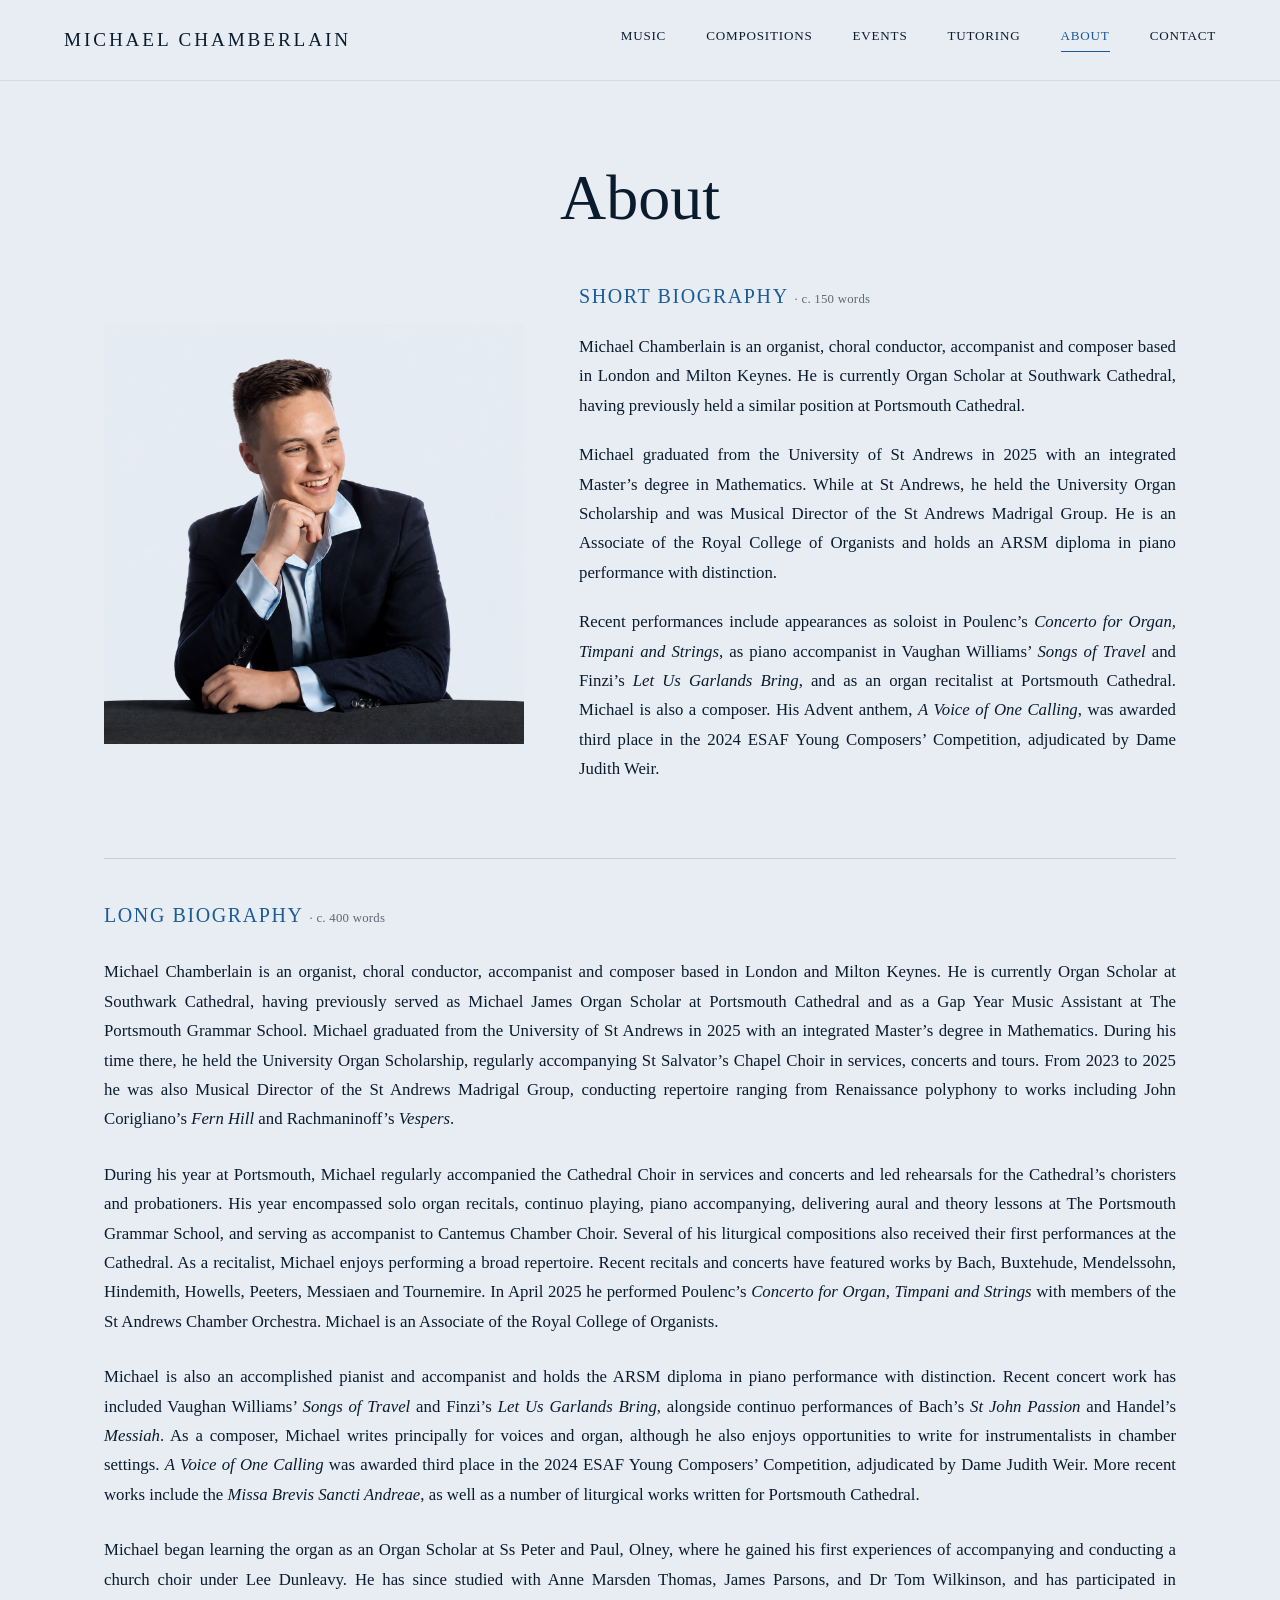
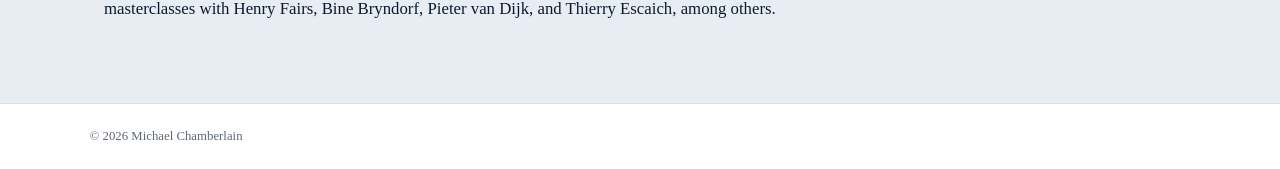
==== about.html @ 6a1adea9 "Initial website" ====
<!DOCTYPE html>
<html lang="en">

<head>
    <meta charset="UTF-8">
    <meta name="viewport" content="width=device-width, initial-scale=1.0">

    <title>About | Michael Chamberlain</title>

    <link rel="stylesheet" href="style.css">
</head>

<body>

    <header class="site-header">

        <a class="site-name" href="index.html">
            Michael Chamberlain
        </a>

        <nav>
            <a href="music.html">Music</a>
            <a href="compositions.html">Compositions</a>
            <a href="events.html">Events</a>
            <a href="tutoring.html">Tutoring</a>
            <a class="active" href="about.html">About</a>
            <a href="contact.html">Contact</a>
        </nav>

    </header>


    <main class="page-content about-section">

        <h1 class="page-title">About</h1>


<!-- =================================
     SHORT BIOGRAPHY
     ================================= -->

<section class="short-biography">

    <div class="about-intro">

        <div class="about-image">
            <img
                src="images/bio-photo.png"
                alt="Michael Chamberlain"
            >
        </div>

        <div class="about-intro-text">

            <h2 class="bio-label">
                Short Biography <span>· c. 150 words</span>
            </h2>

            <p>
                Michael Chamberlain is an organist, choral conductor,
                accompanist and composer based in London and Milton Keynes.
                He is currently Organ Scholar at Southwark Cathedral,
                having previously held a similar position at Portsmouth
                Cathedral.
            </p>

            <p>
                Michael graduated from the University of St Andrews in
                2025 with an integrated Master’s degree in Mathematics.
                While at St Andrews, he held the University Organ
                Scholarship and was Musical Director of the St Andrews
                Madrigal Group. He is an Associate of the Royal College
                of Organists and holds an ARSM diploma in piano
                performance with distinction.
            </p>

            <p>
                Recent performances include appearances as soloist in
                Poulenc’s
                <em>Concerto for Organ, Timpani and Strings</em>, as
                piano accompanist in Vaughan Williams’
                <em>Songs of Travel</em> and Finzi’s
                <em>Let Us Garlands Bring</em>, and as an organ
                recitalist at Portsmouth Cathedral. Michael is also a
                composer. His Advent anthem,
                <em>A Voice of One Calling</em>, was awarded third place
                in the 2024 ESAF Young Composers’ Competition,
                adjudicated by Dame Judith Weir.
            </p>

        </div>

    </div>

</section>


        <!-- =================================
             LONG BIOGRAPHY
             ================================= -->

        <section class="long-biography">

            <h2 class="bio-label">
                Long Biography <span>· c. 400 words</span>
            </h2>

            <div class="about-body">

                <p>
                    Michael Chamberlain is an organist, choral conductor,
                    accompanist and composer based in London and Milton Keynes.
                    He is currently Organ Scholar at Southwark Cathedral, having
                    previously served as Michael James Organ Scholar at
                    Portsmouth Cathedral and as a Gap Year Music Assistant at
                    The Portsmouth Grammar School. Michael graduated from the
                    University of St Andrews in 2025 with an integrated
                    Master’s degree in Mathematics. During his time there, he
                    held the University Organ Scholarship, regularly
                    accompanying St Salvator’s Chapel Choir in services,
                    concerts and tours. From 2023 to 2025 he was also Musical
                    Director of the St Andrews Madrigal Group, conducting
                    repertoire ranging from Renaissance polyphony to works
                    including John Corigliano’s <em>Fern Hill</em> and
                    Rachmaninoff’s <em>Vespers</em>.
                </p>

                <p>
                    During his year at Portsmouth, Michael regularly accompanied
                    the Cathedral Choir in services and concerts and led
                    rehearsals for the Cathedral’s choristers and probationers.
                    His year encompassed solo organ recitals, continuo playing,
                    piano accompanying, delivering aural and theory lessons at
                    The Portsmouth Grammar School, and serving as accompanist to
                    Cantemus Chamber Choir. Several of his liturgical
                    compositions also received their first performances at the
                    Cathedral. As a recitalist, Michael enjoys performing a
                    broad repertoire. Recent recitals and concerts have featured
                    works by Bach, Buxtehude, Mendelssohn, Hindemith, Howells,
                    Peeters, Messiaen and Tournemire. In April 2025 he performed
                    Poulenc’s
                    <em>Concerto for Organ, Timpani and Strings</em> with
                    members of the St Andrews Chamber Orchestra. Michael is an
                    Associate of the Royal College of Organists.
                </p>

                <p>
                    Michael is also an accomplished pianist and accompanist and
                    holds the ARSM diploma in piano performance with
                    distinction. Recent concert work has included Vaughan
                    Williams’ <em>Songs of Travel</em> and Finzi’s
                    <em>Let Us Garlands Bring</em>, alongside continuo
                    performances of Bach’s <em>St John Passion</em> and
                    Handel’s <em>Messiah</em>. As a composer, Michael writes
                    principally for voices and organ, although he also enjoys
                    opportunities to write for instrumentalists in chamber
                    settings. <em>A Voice of One Calling</em> was awarded third
                    place in the 2024 ESAF Young Composers’ Competition,
                    adjudicated by Dame Judith Weir. More recent works include
                    the <em>Missa Brevis Sancti Andreae</em>, as well as a
                    number of liturgical works written for Portsmouth
                    Cathedral.
                </p>

                <p>
                    Michael began learning the organ as an Organ Scholar at
                    Ss Peter and Paul, Olney, where he gained his first
                    experiences of accompanying and conducting a church choir
                    under Lee Dunleavy. He has since studied with Anne Marsden
                    Thomas, James Parsons, and Dr Tom Wilkinson, and has
                    participated in masterclasses with Henry Fairs, Bine
                    Bryndorf, Pieter van Dijk, and Thierry Escaich, among
                    others.
                </p>

            </div>

        </section>

    </main>


    <footer>
        © 2026 Michael Chamberlain
    </footer>

</body>

</html>
---- style.css ----
:root {
    --background: #e7edf3;
    --text: #0b1b2e;
    --accent: #1d5b96;
    --white: #ffffff;
    --muted: #5d6874;
}

* {
    box-sizing: border-box;
}

html {
    scroll-behavior: smooth;
}

body {
    margin: 0;
    font-family: Georgia, "Times New Roman", serif;
    background: var(--background);
    color: var(--text);
}

img {
    max-width: 100%;
}


/* =================================
   HEADER
   ================================= */

.site-header {
    display: flex;
    justify-content: space-between;
    align-items: center;
    padding: 28px 5%;
    border-bottom: 1px solid rgba(0, 0, 0, 0.08);
}

.site-name {
    color: var(--text);
    text-decoration: none;
    text-transform: uppercase;
    letter-spacing: 0.15em;
    font-size: 1.2rem;
}

nav {
    display: flex;
    gap: 2.5rem;
}

nav a {
    color: var(--text);
    text-decoration: none;
    text-transform: uppercase;
    letter-spacing: 0.06em;
    font-size: 0.82rem;
}

nav a:hover,
nav a.active {
    color: var(--accent);
}

nav a.active {
    border-bottom: 1px solid var(--accent);
    padding-bottom: 7px;
}


/* =================================
   GLOBAL TYPOGRAPHY
   ================================= */

h1,
h2,
h3,
p {
    font-family: Georgia, "Times New Roman", serif;
}

.button {
    display: inline-block;
    align-self: flex-start;
    color: var(--accent);
    text-decoration: none;
    text-transform: uppercase;
    letter-spacing: 0.06em;
    border: 1px solid var(--accent);
    padding: 14px 20px;
    font-size: 0.85rem;
}

.button:hover {
    color: white;
    background: var(--accent);
}


/* =================================
   HOMEPAGE
   ================================= */

.hero {
    min-height: 650px;
    display: grid;
    grid-template-columns: 1fr 1fr;
    align-items: stretch;
}

.hero-text {
    padding: 90px 7%;
    display: flex;
    flex-direction: column;
    justify-content: center;
}

.hero-text h1 {
    margin: 0;
    font-size: clamp(4rem, 7vw, 7rem);
    font-weight: normal;
    line-height: 0.9;
    letter-spacing: -0.03em;
}

.accent-line {
    width: 76px;
    height: 3px;
    background: var(--accent);
    margin: 34px 0;
}

.roles {
    font-size: 1.2rem;
    letter-spacing: 0.02em;
    margin: 0 0 24px;
}

.roles span {
    color: var(--accent);
    margin: 0 0.45rem;
}

.intro {
    max-width: 520px;
    font-size: 1.05rem;
    line-height: 1.65;
    color: var(--muted);
    margin-bottom: 35px;
}

.hero-image {
    overflow: hidden;
    display: flex;
    align-items: flex-end;
    justify-content: center;
    padding: 30px 4% 0;
}

.hero-image img {
    width: 100%;
    max-width: 720px;
    height: auto;
    display: block;

    transform: translateY(-40px);
    margin-bottom: -40px;
}


/* HOMEPAGE EVENTS */

.events-preview {
    background: var(--white);
    padding: 55px 7% 70px;
}

.events-heading {
    display: flex;
    justify-content: space-between;
    align-items: flex-start;
    margin-bottom: 38px;
}

.events-heading h2 {
    margin: 0;
    font-weight: normal;
    text-transform: uppercase;
    letter-spacing: 0.07em;
}

.small-line {
    width: 52px;
    height: 2px;
    background: var(--accent);
    margin-top: 18px;
}

.events-heading a,
.event-link {
    color: var(--accent);
    text-decoration: none;
    text-transform: uppercase;
    letter-spacing: 0.08em;
    font-size: 0.85rem;
}

.event {
    display: grid;
    grid-template-columns: 120px 1.6fr 1fr auto;
    align-items: center;
    gap: 40px;
}

.event-date {
    display: flex;
    flex-direction: column;
    text-transform: uppercase;
    letter-spacing: 0.08em;
}

.day {
    color: var(--accent);
    font-size: 2.5rem;
    line-height: 1;
}

.event-title h3 {
    font-weight: normal;
    font-size: 1.5rem;
    margin: 0 0 4px;
}

.event-title p,
.event-details p {
    margin: 3px 0;
}

.event-title p {
    color: var(--accent);
    font-style: italic;
}


/* =================================
   GENERAL INTERNAL PAGES
   ================================= */

.page-content {
    min-height: 75vh;
    max-width: 1050px;
    margin: 0 auto;
    padding: 80px 5%;
}

.page-title {
    font-size: 4rem;
    font-weight: normal;
    margin: 0 0 30px;
}

.page-intro {
    max-width: 700px;
    font-size: 1.35rem;
    line-height: 1.6;
}


/* =================================
   MUSIC PAGE
   ================================= */

.music-page {
    max-width: 1050px;
    margin: 0 auto;
    padding: 55px 40px 90px;
}

.music-heading {
    text-align: center;
    margin-bottom: 32px;
}

.music-heading h1 {
    font-size: 4.8rem;
    font-weight: normal;
    line-height: 1;
    margin: 0 0 18px;
}

.music-subtitle {
    margin: 0;
    text-transform: uppercase;
    letter-spacing: 0.18em;
    font-size: 0.78rem;
}

.music-subtitle span {
    color: var(--accent);
    margin: 0 0.45rem;
}


/* MAIN CONDUCTING PHOTO */

.music-hero-image {
    width: 900px;
    max-width: 100%;
    margin: 0 auto 40px;
    overflow: hidden;
    border-radius: 5px;
}

.music-hero-image img {
    display: block;
    width: 100%;
    height: auto;
    clip-path: inset(0 0 35% 0);
    margin-bottom: -23.33%;
}


/* BIOGRAPHY */

.music-biography {
    max-width: 900px;
    margin: 0 auto 70px;
}

.music-biography p {
    font-size: 1.05rem;
    line-height: 1.75;
    margin: 0 0 20px;
    text-align: justify;
}


/* ORGAN / CONDUCTING */

.music-feature {
    display: grid;
    grid-template-columns: 360px 1fr;
    gap: 60px;
    align-items: center;
    padding: 60px 0;
    border-top: 1px solid rgba(11, 27, 46, 0.15);
}

.feature-image {
    overflow: hidden;
    border-radius: 5px;
}

.feature-image img {
    display: block;
    width: 100%;
    height: auto;
}

.portrait-image {
    width: 360px;
    max-width: 100%;
}

.feature-text {
    max-width: 520px;
}

.feature-text h2,
.accompanying-section h2,
.music-link-card h2 {
    font-weight: normal;
    margin: 0;
}

.feature-text h2,
.accompanying-section h2 {
    font-size: 2.2rem;
}

.feature-text p,
.accompanying-section p {
    font-size: 1rem;
    line-height: 1.75;
    text-align: justify;
}

.section-line {
    width: 40px;
    height: 2px;
    background: var(--accent);
    margin: 14px 0 22px;
}

.text-link {
    display: inline-block;
    margin-top: 10px;
    color: var(--text);
    text-decoration: none;
    font-weight: bold;
    font-size: 0.9rem;
}

.text-link:hover {
    color: var(--accent);
}


/* CONDUCTING */

.conducting-section {
    grid-template-columns: 1fr 430px;
}

.conducting-section .feature-text {
    max-width: 470px;
}

.conducting-section .landscape-image {
    width: 430px;
    max-width: 100%;
}

.landscape-image img {
    width: 100%;
    height: auto;
    display: block;
}


/* ACCOMPANYING */

.accompanying-section {
    max-width: 900px;
    margin: 0 auto;
    padding: 60px 0;
    border-top: 1px solid rgba(11, 27, 46, 0.15);
}


/* MUSIC LINKS */

.music-links {
    display: flex;
    justify-content: center;

    padding-top: 45px;
    border-top: 1px solid rgba(11, 27, 46, 0.15);
}

.music-link-card {
    width: 100%;
    max-width: 520px;

    border: 1px solid rgba(11, 27, 46, 0.18);
    border-radius: 5px;
    padding: 30px;

    text-align: center;
}

.music-link-card h2 {
    font-size: 1.6rem;
    font-weight: normal;
    margin: 0;
}

.music-link-card p {
    font-size: 0.95rem;
    line-height: 1.6;
    color: var(--muted);
    margin: 15px 0 22px;
}


/* =================================
   COMPOSITIONS PAGE
   ================================= */

.compositions-page {
    max-width: 1180px;
    margin: 0 auto;
    padding: 60px 40px 100px;
}

.compositions-heading {
    text-align: center;
    margin-bottom: 65px;
}

.compositions-heading h1 {
    font-size: 4.8rem;
    font-weight: normal;
    line-height: 1;
    margin: 0 0 20px;
}

.compositions-heading p {
    max-width: 680px;
    margin: 28px auto 0;
    font-size: 1.08rem;
    line-height: 1.8;
    text-align: left;
}

.landscape-frontispiece {
    max-width: 95%;
    max-height: 78%;
}


/* SECTION HEADING */

.section-heading {
    margin-bottom: 32px;
}

.section-heading h2 {
    font-size: 2rem;
    font-weight: normal;
    text-transform: uppercase;
    letter-spacing: 0.06em;
    margin: 0;
}

.section-heading p {
    font-size: 1rem;
    margin: 14px 0 0;
}


/* =================================
   HIGHLIGHTED COMPOSITIONS
   ================================= */

.highlighted-compositions {
    margin-bottom: 90px;
}

.highlight-grid {
    display: grid;
    grid-template-columns: repeat(3, minmax(0, 1fr));
    gap: 30px;
}

.highlight-card {
    display: flex;
    flex-direction: column;
    min-width: 0;

    background: rgba(255, 255, 255, 0.38);
    border: 1px solid rgba(11, 27, 46, 0.14);
    border-radius: 5px;
    overflow: hidden;
}


/* FIXED FRONTISPIECE FRAME */

.highlight-image-link {
    height: 360px;
    width: 100%;

    display: flex;
    align-items: center;
    justify-content: center;

    padding: 16px;

    background: white;
    border-bottom: 1px solid rgba(11, 27, 46, 0.12);
}

.highlight-image-link img {
    display: block;

    width: auto;
    height: auto;

    max-width: 100%;
    max-height: 100%;

    object-fit: contain;
}


/* CARD TEXT */

.highlight-info {
    flex: 1;

    display: flex;
    flex-direction: column;

    padding: 20px 22px 24px;
}

.highlight-info h3 {
    font-size: 1.3rem;
    font-weight: normal;
    line-height: 1.22;
    margin: 0 0 8px;
}

.highlight-info h3 a {
    color: var(--text);
    text-decoration: none;
}

.highlight-info h3 a:hover {
    color: var(--accent);
}

.small-title {
    display: block;
    margin-top: 4px;
    font-size: 1rem;
    font-style: italic;
}

.highlight-duration {
    color: var(--accent);
    font-size: 1rem;
    margin: 0 0 12px;
}

.highlight-forces {
    font-size: 0.9rem;
    line-height: 1.5;
    margin: 0 0 18px;
}

.highlight-movements {
    margin: 0 0 18px;
    padding-left: 1.25rem;
    font-size: 0.85rem;
    line-height: 1.45;
}

.highlight-link {
    margin-top: auto;
    color: var(--accent);
    text-decoration: none;
    font-size: 0.9rem;
}

.highlight-link:hover {
    text-decoration: underline;
}


/* =================================
   COMPLETE CATALOGUE
   ================================= */

.catalogue-section {
    padding-top: 10px;
}

.catalogue-list {
    width: 100%;
    border-top: 1px solid rgba(11, 27, 46, 0.25);
}

.catalogue-entry {
    display: block;
    width: 100%;

    padding: 24px 0;

    border-bottom: 1px solid rgba(11, 27, 46, 0.12);
}


/* TITLE */

.catalogue-main {
    width: 100%;
}

.catalogue-main h3 {
    margin: 0 0 8px;

    font-family: Georgia, "Times New Roman", serif;
    font-size: 1.25rem;
    font-weight: normal;
    line-height: 1.35;
}

.catalogue-main h3 a {
    color: var(--text);
    text-decoration: none;
}

.catalogue-main h3 a:hover {
    color: var(--accent);
}

/* FREE SCORE BUTTONS */

.catalogue-title-row {
    display: flex;
    align-items: flex-start;
    justify-content: space-between;
    gap: 20px;
}

.catalogue-title-row h3 {
    margin: 0 0 8px;
}

.catalogue-score-button {
    flex-shrink: 0;
    display: inline-block;

    padding: 6px 10px;

    border: 1px solid var(--accent);

    color: var(--accent);
    background: transparent;

    font-family: Georgia, "Times New Roman", serif;
    font-size: 0.68rem;
    line-height: 1;

    text-decoration: none;
    text-transform: uppercase;
    letter-spacing: 0.07em;
}

.catalogue-score-button:hover {
    color: white;
    background: var(--accent);
}

.catalogue-score-note {
    margin-top: 12px !important;

    color: var(--muted);
    font-size: 0.82rem !important;
    line-height: 1.55 !important;
}

/* INSTRUMENTATION · DURATION · YEAR */

.catalogue-meta {
    margin: 0;

    color: var(--accent);

    font-family: Georgia, "Times New Roman", serif;
    font-size: 0.9rem;
    line-height: 1.6;
}

.catalogue-meta span {
    margin: 0 0.4rem;
}


/* NOTES */

.catalogue-notes {
    max-width: 850px;
    margin-top: 14px;
}

.catalogue-notes p {
    margin: 0 0 8px;

    font-family: Georgia, "Times New Roman", serif;
    font-size: 0.93rem;
    line-height: 1.65;

    text-align: left;
}

.catalogue-premiere {
    color: var(--muted);
    font-size: 0.88rem !important;
}


/* MOBILE */

@media (max-width: 650px) {

    .catalogue-entry {
        padding: 20px 0;
    }

    .catalogue-main h3 {
        font-size: 1.15rem;
    }

}

/* =================================
   EVENTS PAGE
   ================================= */

.past-events {
    max-width: 900px;
    margin: 0 auto;
}

.past-events h2 {
    font-size: 3rem;
    font-weight: normal;
    margin: 0 0 40px;
}

.past-events h3 {
    font-size: 1.5rem;
    font-weight: normal;
    color: var(--accent);
    margin: 0 0 28px;
}


/* INDIVIDUAL PAST EVENT */

.past-events .event {
    display: grid;
    grid-template-columns: 115px minmax(0, 1fr);
    gap: 30px;
    align-items: start;

    padding: 17px 0;

    border-bottom: 1px solid rgba(11, 27, 46, 0.12);
}


/* DATE */

.past-events .event-date {
    display: block;

    color: var(--accent);

    font-size: 0.9rem;
    line-height: 1.5;

    text-transform: uppercase;
    letter-spacing: 0.06em;

    white-space: nowrap;
}


/* EVENT DESCRIPTION */

.past-events .event-details {
    font-size: 1rem;
    line-height: 1.6;
}

.past-events .event-details em {
    font-style: italic;
}

/* =================================
   EVENTS PAGE SPACING
   ================================= */

/* Space between Upcoming Events and Past Events */

.upcoming-events {
    margin-bottom: 80px;
}


/* Space before each new year */

.past-events h3 {
    margin-top: 55px;
    margin-bottom: 22px;
}


/* Don't create excessive space above the first year */

.past-events h2 + .section-line + h3,
.upcoming-events h2 + .section-line + h3 {
    margin-top: 30px;
}

/* MOBILE */

@media (max-width: 650px) {

    .past-events h2 {
        font-size: 2.5rem;
        margin-bottom: 30px;
    }

    .past-events .event {
        grid-template-columns: 1fr;
        gap: 5px;

        padding: 18px 0;
    }

    .past-events .event-date {
        font-size: 0.82rem;
    }

}


/* =================================
   FOOTER
   ================================= */

footer {
    background: white;
    padding: 25px 7%;
    border-top: 1px solid #ddd;
    font-size: 0.8rem;
    color: var(--muted);
}


/* =================================
   TABLET
   ================================= */

@media (max-width: 1000px) {

    .site-header {
        align-items: flex-start;
        flex-direction: column;
        gap: 20px;
    }

    nav {
        flex-wrap: wrap;
        gap: 14px 22px;
    }

    .hero {
        grid-template-columns: 1fr;
    }

    .hero-text {
        padding: 70px 7% 40px;
    }

    .event {
        grid-template-columns: 90px 1fr;
        gap: 20px;
    }

    .music-feature,
    .conducting-section {
        grid-template-columns: 1fr;
        gap: 35px;
    }

    .portrait-image,
    .conducting-section .landscape-image {
        width: 100%;
    }

    .music-links {
        grid-template-columns: 1fr;
    }

    .highlight-grid {
        grid-template-columns: repeat(2, minmax(0, 1fr));
    }

}


/* =================================
   MOBILE
   ================================= */

@media (max-width: 650px) {

    nav {
        gap: 12px 16px;
    }

    nav a {
        font-size: 0.7rem;
    }

    .hero-text h1 {
        font-size: 3.7rem;
    }

    .roles {
        font-size: 1.05rem;
        line-height: 1.8;
    }

    .events-heading {
        flex-direction: column;
        gap: 25px;
    }

    .music-page,
    .compositions-page {
        padding: 40px 6% 70px;
    }

    .music-heading h1,
    .compositions-heading h1 {
        font-size: 3.5rem;
    }

    .music-subtitle {
        font-size: 0.65rem;
        line-height: 2;
    }

    .music-biography p,
    .feature-text p,
    .accompanying-section p {
        text-align: left;
    }

    .music-feature,
    .accompanying-section {
        padding: 45px 0;
    }

    .highlight-grid {
        grid-template-columns: 1fr;
    }

    .highlight-image-link {
        height: 330px;
    }

    .section-heading h2 {
        font-size: 1.55rem;
    }

}


/* =================================
   INDIVIDUAL COMPOSITION PAGES
   ================================= */

.work-page {
    max-width: 1180px;
    margin: 0 auto;
    padding: 55px 40px 90px;
}

.work-back {
    margin-bottom: 38px;
}

.work-back a {
    color: var(--accent);
    text-decoration: none;
    font-size: 0.95rem;
}

.work-back a:hover {
    text-decoration: underline;
}


/* MAIN TWO-COLUMN LAYOUT */

.work-layout {
    display: grid;
    grid-template-columns: 300px minmax(0, 1fr);
    gap: 70px;
    align-items: start;
}


/* FRONTISPIECE */

.work-frontispiece {
    width: 300px;
    max-width: 100%;
    background: white;

    border: 1px solid rgba(11, 27, 46, 0.25);
    border-radius: 3px;

    padding: 12px;
}

.work-frontispiece img {
    display: block;
    width: 100%;
    height: auto;
}


/* LANDSCAPE EXCEPTION */

.work-frontispiece.landscape-work {
    width: 330px;
}


/* TEXT COLUMN */

.work-text {
    max-width: 720px;
}

.work-text h1 {
    font-family: Georgia, "Times New Roman", serif;
    font-size: clamp(3rem, 5vw, 4.3rem);
    font-weight: normal;
    line-height: 1.05;

    margin: 0;
    letter-spacing: -0.025em;
}


/* DECORATIVE LINE */

.work-title-line {
    display: flex;
    align-items: center;
    gap: 10px;

    margin: 28px 0 30px;
}

.work-title-line::before,
.work-title-line::after {
    content: "";
    width: 90px;
    height: 1px;
    background: var(--accent);
}

.work-title-line span {
    width: 7px;
    height: 7px;

    border: 1px solid var(--accent);
    transform: rotate(45deg);
}


/* SUBTITLE */

.work-subtitle {
    font-size: 1.3rem;
    font-style: italic;

    margin: 10px 0 20px;
}


/* FORCES AND DURATION */

.work-meta {
    color: var(--accent);

    font-family: Georgia, "Times New Roman", serif;
    font-size: 1.15rem;
    line-height: 1.6;

    margin: 0 0 32px;
}

.work-duration {
    display: block;

    margin-top: 8px;

    font-size: 1.1rem;
}


/* MOVEMENTS */

.work-movements {
    margin: 20px 0 30px;
    padding-left: 1.5rem;
}

.work-movements li {
    margin-bottom: 7px;
    line-height: 1.5;
}


/* BODY TEXT */

.work-text p {
    font-family: Georgia, "Times New Roman", serif;
    font-size: 1.05rem;
    line-height: 1.78;

    text-align: justify;

    margin: 0 0 22px;
}


/* PREMIERE / COMMISSION DETAILS */

.work-details {
    margin-top: 35px;
    padding-top: 22px;

    border-top: 1px solid rgba(11, 27, 46, 0.18);
}

.work-details p {
    font-size: 0.93rem;
    color: var(--muted);

    margin-bottom: 10px;
}

.work-actions {
    display: flex;
    gap: 12px;
    flex-wrap: wrap;
    margin-top: 18px;
}

/* SCORE DOWNLOAD */

.work-score {
    margin-top: 42px;
    padding-top: 28px;
    border-top: 1px solid rgba(11, 27, 46, 0.18);
}

.work-score h2 {
    margin: 0;

    font-family: Georgia, "Times New Roman", serif;
    font-size: 1.55rem;
    font-weight: normal;

    text-transform: uppercase;
    letter-spacing: 0.06em;
}

.work-score .section-line {
    width: 40px;
    height: 2px;

    background: var(--accent);

    margin: 14px 0 20px;
}

.work-text .work-score p {
    max-width: 580px;

    margin: 0 0 22px;

    font-size: 0.95rem;
    line-height: 1.65;

    color: var(--muted);
    text-align: left;
}


.score-button {
    display: inline-block;

    padding: 12px 18px;

    border: 1px solid var(--accent);

    color: var(--accent);
    background: transparent;

    font-family: Georgia, "Times New Roman", serif;
    font-size: 0.78rem;

    text-decoration: none;
    text-transform: uppercase;
    letter-spacing: 0.07em;
}

.score-button:hover {
    color: white;
    background: var(--accent);
}


/* TABLET */

@media (max-width: 900px) {

    .work-layout {
        grid-template-columns: 240px minmax(0, 1fr);
        gap: 45px;
    }

    .work-frontispiece,
    .work-frontispiece.landscape-work {
        width: 240px;
    }

}


/* MOBILE */

/* MOBILE */

@media (max-width: 700px) {

    .work-page {
        padding: 40px 6% 70px;
    }

    .work-layout {
        grid-template-columns: 1fr;
        gap: 35px;
    }

    .work-frontispiece,
    .work-frontispiece.landscape-work {
        width: 260px;
        margin: 0 auto;
    }

    .work-text h1 {
        font-size: 2.6rem;
    }

    .work-text p {
        text-align: left;
    }

    .work-title-line {
        margin: 22px 0 26px;
    }

}


/* =================================
   TUTORING PAGE
   ================================= */

.tutoring-section {
    max-width: 1000px;
}

.tutoring-layout {
    display: grid;
    grid-template-columns: minmax(0, 1fr) 340px;
    gap: 60px;
    align-items: start;
    margin-top: 38px;
}


/* TEXT */

.tutoring-section .page-title {
    text-align: center;
    margin-bottom: 45px;
}

.tutoring-text p {
    font-size: 1.05rem;
    line-height: 1.75;
    margin: 0 0 22px;
}

/* GRADUATION PHOTO */

.tutoring-image {
    width: 340px;
    max-width: 100%;
    justify-self: end;
}

.tutoring-image img {
    display: block;
    width: 100%;
    height: auto;
    border-radius: 5px;
}


/* SUPERPROF BUTTON */

.tutoring-actions {
    margin-top: 35px;
}


/* TUTORING MOBILE */

@media (max-width: 800px) {

    .tutoring-layout {
        grid-template-columns: 1fr;
        gap: 35px;
    }

    .tutoring-image {
        width: 300px;
        justify-self: center;
    }

}


/* =================================
   CONTACT PAGE
   ================================= */

.contact-section {
    max-width: 760px;
    margin: 0 auto;
}


/* PAGE TITLE */

.contact-section .page-title {
    text-align: center;
    margin-bottom: 28px;
}


/* INTRODUCTION */

.contact-intro {
    max-width: 620px;
    margin: 0 auto 50px;

    font-size: 1.05rem;
    line-height: 1.75;

    text-align: center;
    color: var(--muted);
}


/* FORM */

.contact-form {
    max-width: 680px;
    margin: 0 auto;
}


/* FORM FIELDS */

.contact-field {
    margin-bottom: 26px;
}

.contact-field label {
    display: block;

    margin-bottom: 9px;

    font-family: Georgia, "Times New Roman", serif;
    font-size: 0.8rem;

    text-transform: uppercase;
    letter-spacing: 0.08em;

    color: var(--text);
}


/* INPUTS AND MESSAGE BOX */

.contact-field input,
.contact-field textarea {
    display: block;
    width: 100%;

    padding: 13px 14px;

    border: 1px solid rgba(11, 27, 46, 0.25);
    border-radius: 3px;

    background: rgba(255, 255, 255, 0.45);
    color: var(--text);

    font-family: Georgia, "Times New Roman", serif;
    font-size: 1rem;

    outline: none;
}

.contact-field textarea {
    min-height: 180px;
    resize: vertical;
}


/* FOCUS STATE */

.contact-field input:focus,
.contact-field textarea:focus {
    border-color: var(--accent);
    background: var(--white);
}


/* SEND BUTTON */

.contact-actions {
    margin-top: 35px;
}

.contact-actions .button {
    cursor: pointer;

    background: transparent;

    font-family: Georgia, "Times New Roman", serif;
}

.contact-actions .button:hover {
    color: var(--white);
    background: var(--accent);
}


/* =================================
   CONTACT PAGE — MOBILE
   ================================= */

@media (max-width: 650px) {

    .contact-section .page-title {
        font-size: 3rem;
    }

    .contact-intro {
        margin-bottom: 40px;
        text-align: left;
    }

    .contact-field {
        margin-bottom: 22px;
    }

    .contact-actions {
        margin-top: 30px;
    }

}

/* =================================
   ABOUT PAGE
   ================================= */

.about-section {
    max-width: 1200px;
    margin: 0 auto;
}


/* PAGE TITLE */

.about-section .page-title {
    text-align: center;
    margin-bottom: 50px;
}


/* =================================
   PHOTO + FIRST PARAGRAPH
   ================================= */

.about-intro {
    display: grid;

    /* Larger photograph, but plenty of room for text */
    grid-template-columns: 420px minmax(0, 1fr);

    gap: 55px;
    align-items: center;

    margin-bottom: 42px;
}


/* PHOTO */

.about-image {
    width: 420px;
    max-width: 100%;
}

.about-image img {
    display: block;
    width: 100%;
    height: auto;
}


/* FIRST PARAGRAPH */

.about-intro-text {
    min-width: 0;
}

.about-intro-text p {
    margin: 0;

    font-size: 1.05rem;
    line-height: 1.75;

    text-align: justify;
}


/* =================================
   FULL-WIDTH BIOGRAPHY
   ================================= */

.about-body {
    width: 100%;

    /* deliberately no border or divider */
    border: none;
    padding: 0;
}

.about-body p {
    width: 100%;

    margin: 0 0 26px;

    font-size: 1.05rem;
    line-height: 1.75;

    text-align: justify;
}

.about-body p:last-child {
    margin-bottom: 0;
}


/* =================================
   ABOUT PAGE — TABLET
   ================================= */

@media (max-width: 950px) {

    .about-intro {
        grid-template-columns: 340px minmax(0, 1fr);
        gap: 40px;
        align-items: start;
    }

    .about-image {
        width: 340px;
    }

}


/* =================================
   ABOUT PAGE — MOBILE
   ================================= */

@media (max-width: 750px) {

    .about-section .page-title {
        margin-bottom: 35px;
    }

    .about-intro {
        grid-template-columns: 1fr;
        gap: 30px;

        margin-bottom: 30px;
    }

    .about-image {
        width: 360px;
        max-width: 100%;
        margin: 0 auto;
    }

    .about-intro-text p,
    .about-body p {
        text-align: left;
    }

}

/* =================================
   ABOUT PAGE — BIOGRAPHY LABELS
   ================================= */

.bio-label {
    margin: 0 0 24px;

    color: var(--accent);

    font-family: Georgia, "Times New Roman", serif;
    font-size: 1.25rem;
    font-weight: normal;

    text-transform: uppercase;
    letter-spacing: 0.08em;
}

.bio-label span {
    color: var(--muted);
    font-size: 0.8rem;

    text-transform: none;
    letter-spacing: 0.02em;
}
/* SHORT BIOGRAPHY */

.short-biography {
    margin-bottom: 75px;
}

.short-biography .about-intro {
    align-items: center;
    margin-bottom: 0;
}

.short-biography .about-intro-text p {
    margin: 0 0 20px;

    font-size: 1.05rem;
    line-height: 1.75;

    text-align: justify;
}

.short-biography .about-intro-text p:last-child {
    margin-bottom: 0;
}


/* LONG BIOGRAPHY */

.long-biography {
    padding-top: 45px;
    border-top: 1px solid rgba(11, 27, 46, 0.15);
}

.long-biography .bio-label {
    margin-bottom: 30px;
}


/* MOBILE */

@media (max-width: 750px) {

    .short-biography {
        margin-bottom: 55px;
    }

    .short-biography .about-intro-text p {
        text-align: left;
    }

    .long-biography {
        padding-top: 35px;
    }

}

/* =================================
   ORGAN REPERTOIRE PAGE
   ================================= */

.repertoire-page {
    max-width: 1120px;
    margin: 0 auto;
    padding: 55px 40px 100px;
}


/* BACK LINK */

.repertoire-back {
    margin-bottom: 42px;
}

.repertoire-back a {
    color: var(--accent);
    text-decoration: none;
    font-size: 0.95rem;
}

.repertoire-back a:hover {
    text-decoration: underline;
}


/* HEADING */

.repertoire-heading {
    text-align: center;
    margin-bottom: 65px;
}

.repertoire-heading h1 {
    margin: 0 0 22px;
    font-size: 4.8rem;
    line-height: 1;
    font-weight: normal;
}

.repertoire-heading p {
    max-width: 560px;
    margin: 0 auto;

    color: var(--muted);

    font-size: 1rem;
    line-height: 1.7;
}


/* TWO-COLUMN REPERTOIRE */

.repertoire-grid {
    display: grid;
    grid-template-columns: repeat(2, minmax(0, 1fr));
    column-gap: 70px;
    align-items: start;
}


/* COMPOSER BLOCK */

.repertoire-composer {
    padding: 26px 0 30px;
    border-top: 1px solid rgba(11, 27, 46, 0.15);
    break-inside: avoid;
}

.repertoire-composer h2 {
    margin: 0 0 15px;

    color: var(--accent);

    font-size: 1.3rem;
    font-weight: normal;
    line-height: 1.3;
}


/* WORK LIST */

.repertoire-composer ul {
    list-style: none;
    margin: 0;
    padding: 0;
}

.repertoire-composer li {
    margin: 0 0 8px;

    font-size: 0.98rem;
    line-height: 1.55;
}

.repertoire-composer li:last-child {
    margin-bottom: 0;
}


/* SECONDARY NOTES */

.repertoire-note {
    color: var(--muted);
    font-size: 0.88rem;
}

.repertoire-note::before {
    content: " — ";
}


/* NESTED MOVEMENT LIST */

.repertoire-sublist {
    margin-top: 8px !important;
    padding-left: 20px !important;
}

.repertoire-sublist li {
    margin-bottom: 4px;
}


/* =================================
   REPERTOIRE — TABLET
   ================================= */

@media (max-width: 900px) {

    .repertoire-page {
        padding: 50px 6% 80px;
    }

    .repertoire-grid {
        column-gap: 45px;
    }

    .repertoire-heading h1 {
        font-size: 4rem;
    }

}


/* =================================
   REPERTOIRE — MOBILE
   ================================= */

@media (max-width: 700px) {

    .repertoire-page {
        padding: 40px 6% 70px;
    }

    .repertoire-heading {
        margin-bottom: 45px;
    }

    .repertoire-heading h1 {
        font-size: 3.4rem;
    }

    .repertoire-grid {
        grid-template-columns: 1fr;
    }

    .repertoire-composer {
        padding: 22px 0 25px;
    }

    .repertoire-composer h2 {
        font-size: 1.2rem;
    }

}
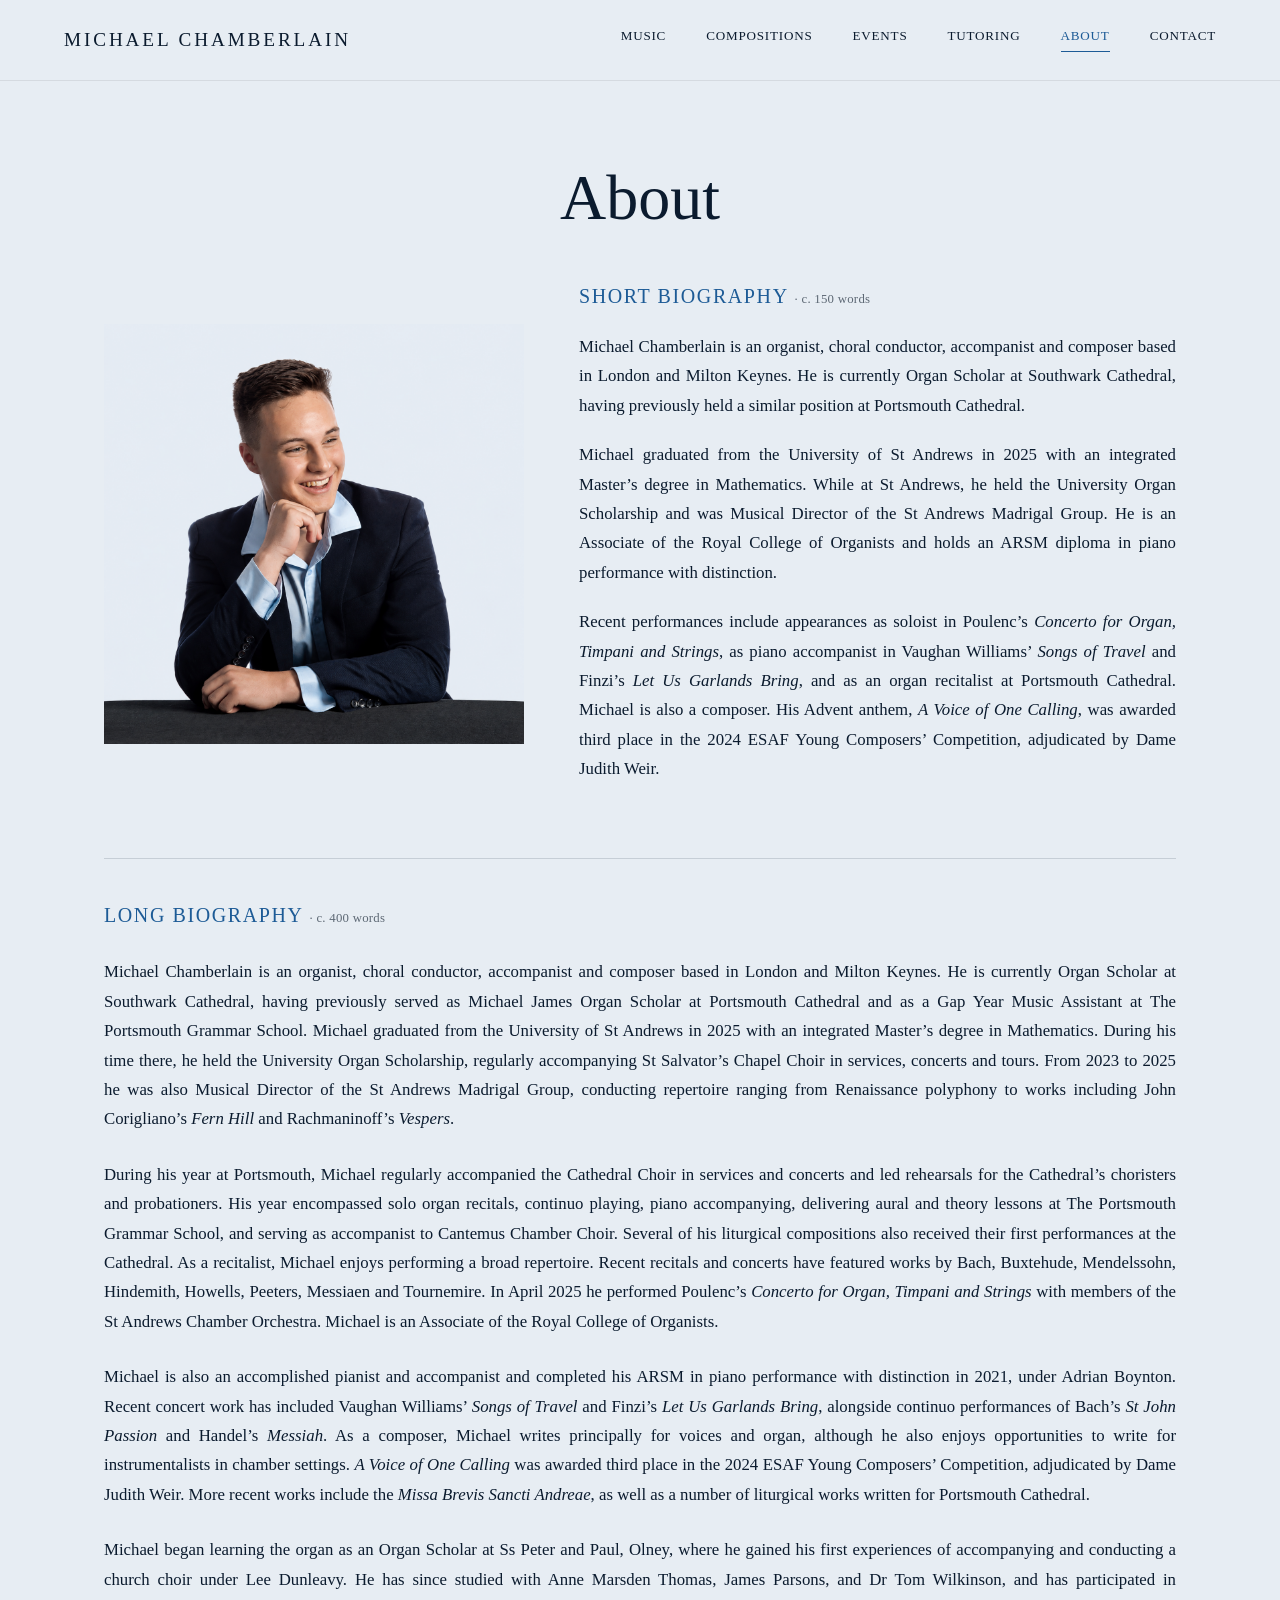
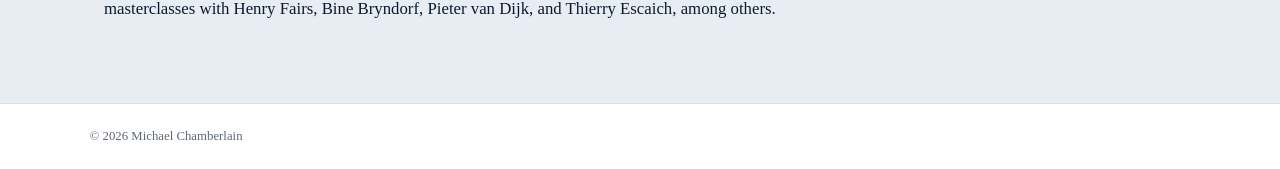
==== commit db5ef99f: "minor bio edit" ====
--- a/about.html
+++ b/about.html
@@ -146,8 +146,8 @@
 
                 <p>
                     Michael is also an accomplished pianist and accompanist and
-                    holds the ARSM diploma in piano performance with
-                    distinction. Recent concert work has included Vaughan
+                    completed his ARSM in piano performance with
+                    distinction in 2021, under Adrian Boynton. Recent concert work has included Vaughan
                     Williams’ <em>Songs of Travel</em> and Finzi’s
                     <em>Let Us Garlands Bring</em>, alongside continuo
                     performances of Bach’s <em>St John Passion</em> and
@@ -186,4 +186,4 @@
 
 </body>
 
-</html>+</html>
